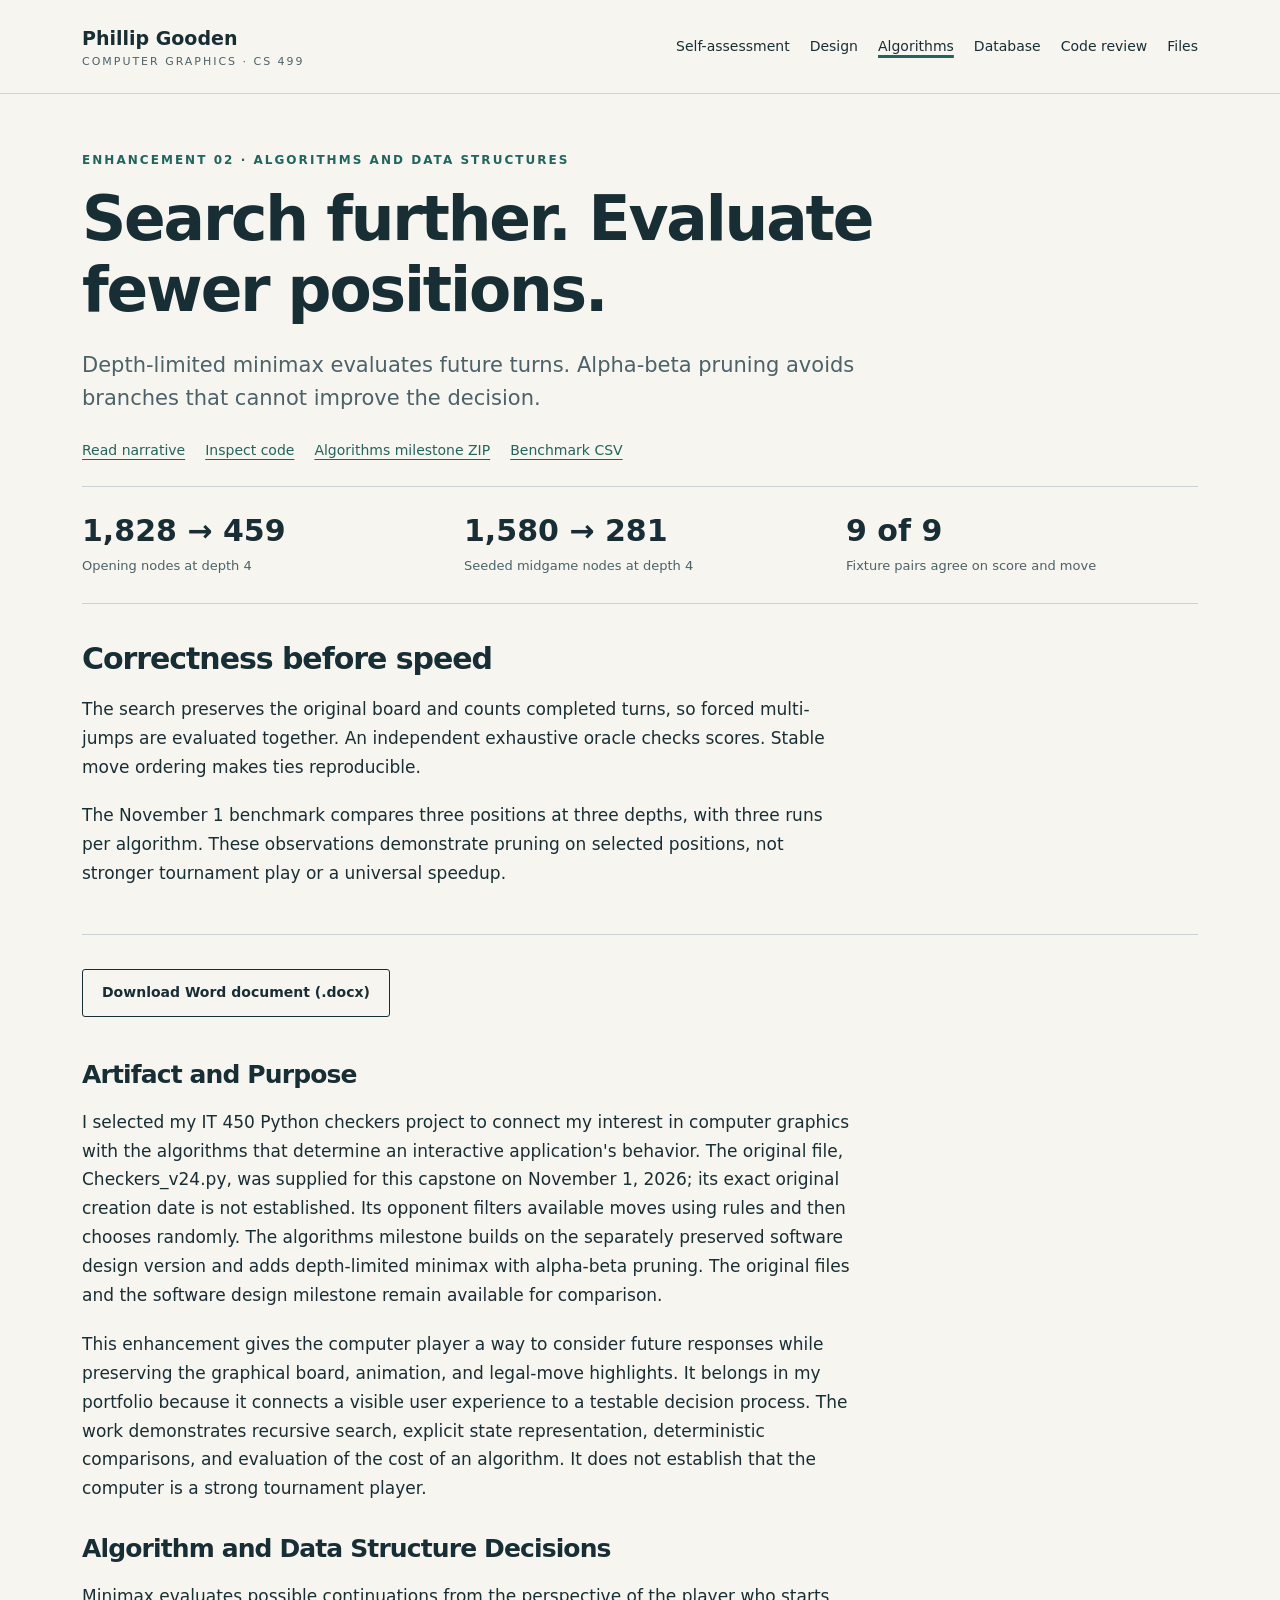
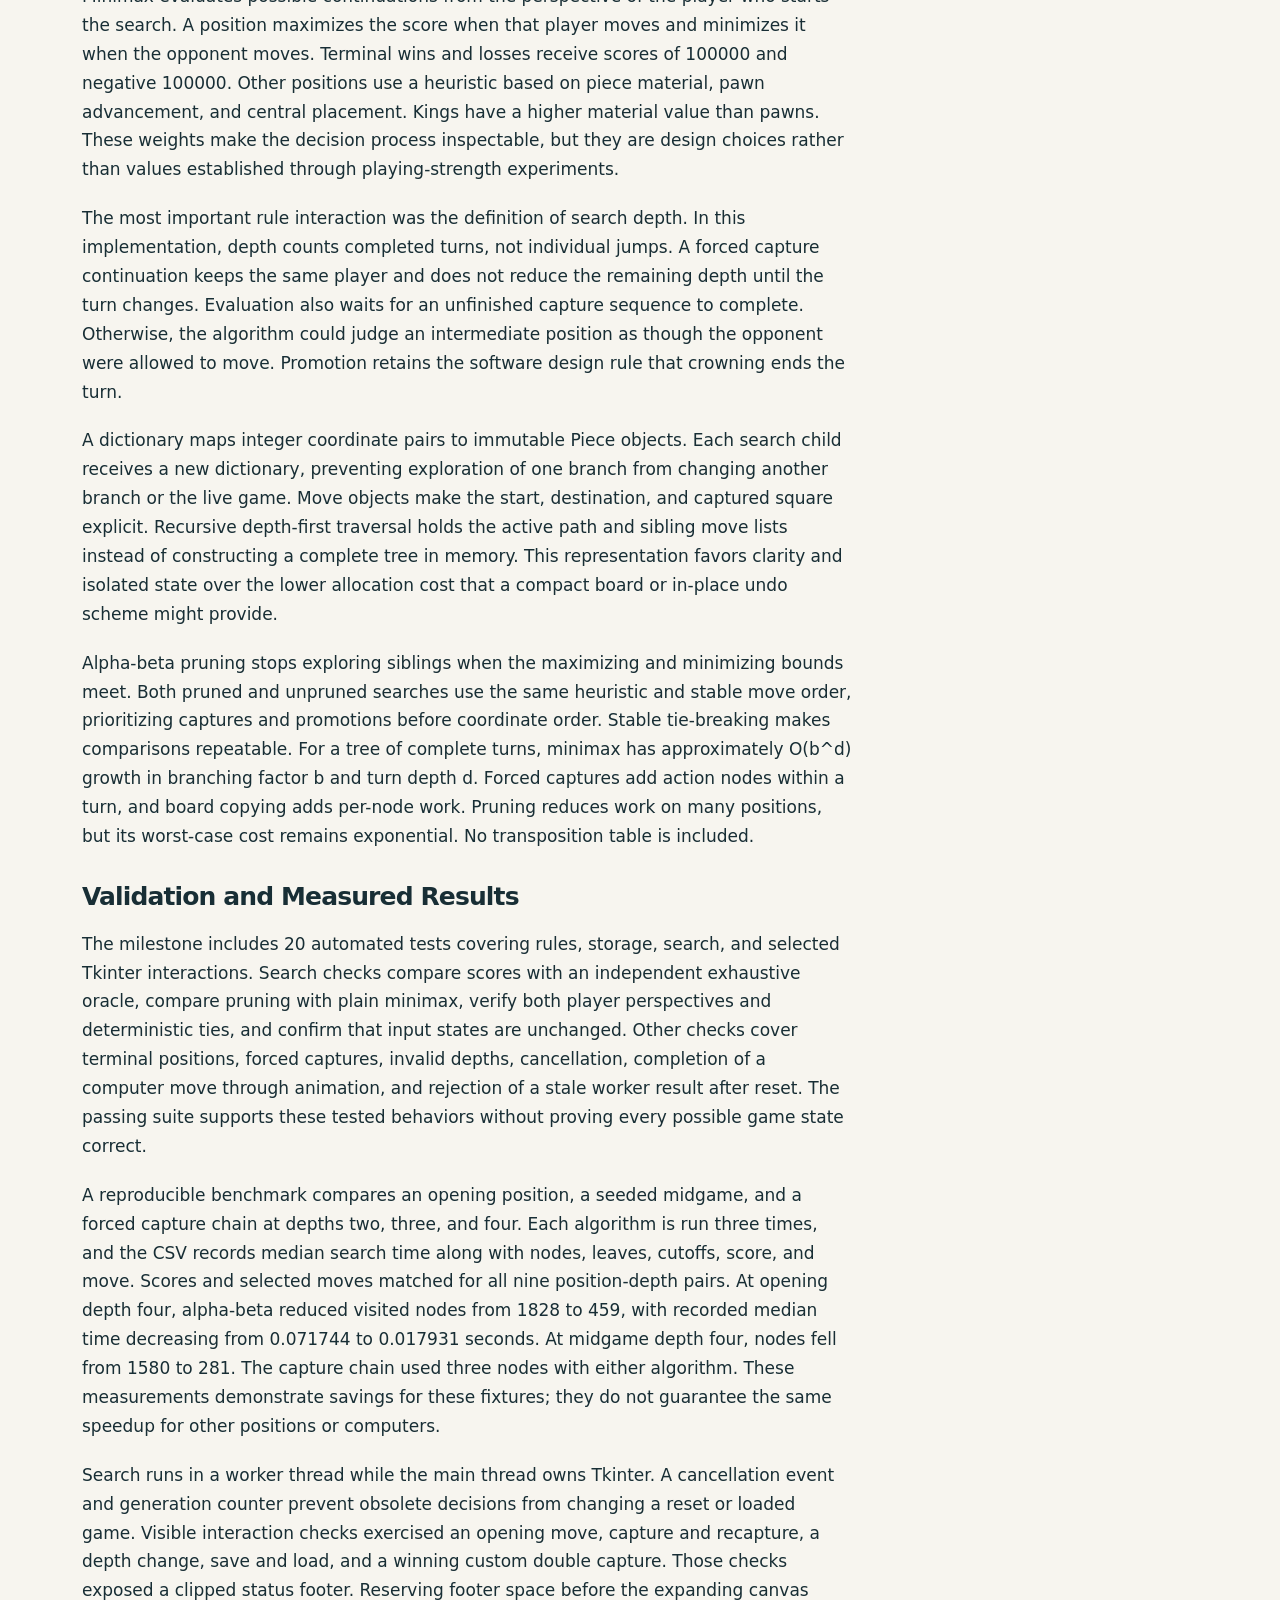
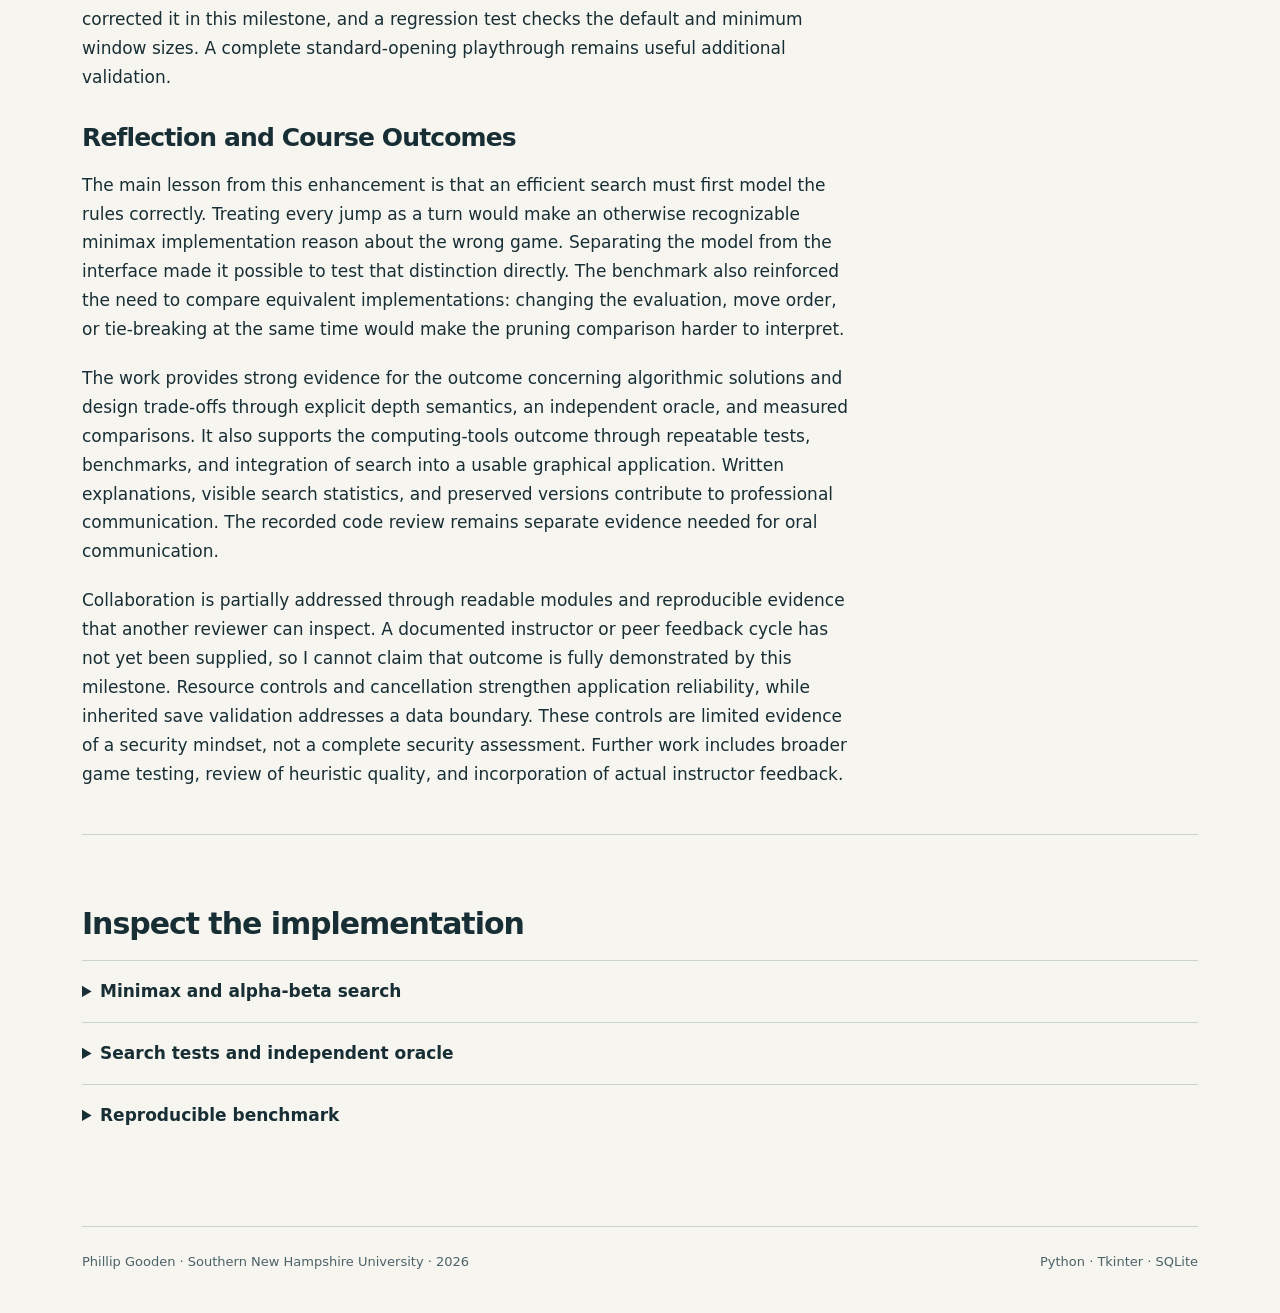
==== algorithms.html @ ed084299 "Publish CS499 computer graphics portfolio" ====
<!doctype html>
<html lang="en"><head><meta charset="utf-8"><meta name="viewport" content="width=device-width,initial-scale=1"><meta name="description" content="Phillip Gooden’s computer graphics capstone: graphical checkers, minimax search, and database persistence."><title>Algorithms and data structures | Phillip Gooden</title><link rel="stylesheet" href="styles.css"></head><body><a class="skip" href="#main">Skip to content</a><header><div class="header-inner"><a class="brand" href="index.html">Phillip Gooden<span>Computer graphics · CS 499</span></a><nav aria-label="Main navigation"><a href="index.html">Self-assessment</a><a href="software.html">Design</a><a href="algorithms.html" aria-current="page">Algorithms</a><a href="database.html">Database</a><a href="review.html">Code review</a><a href="downloads.html">Files</a></nav></div></header><main id="main"><p class="eyebrow">Enhancement 02 · Algorithms and data structures</p><h1>Search further. Evaluate fewer positions.</h1><p class="lede">Depth-limited minimax evaluates future turns. Alpha-beta pruning avoids branches that cannot improve the decision.</p><div class="toc"><a href="#narrative">Read narrative</a><a href="#source">Inspect code</a><a href="milestones-algorithms.zip">Algorithms milestone ZIP</a><a href="artifacts/milestones/algorithms/benchmarks/search_results.csv">Benchmark CSV</a></div><div class="metrics"><div><strong>1,828 → 459</strong><span>Opening nodes at depth 4</span></div><div><strong>1,580 → 281</strong><span>Seeded midgame nodes at depth 4</span></div><div><strong>9 of 9</strong><span>Fixture pairs agree on score and move</span></div></div><div class="reading"><h2>Correctness before speed</h2><p>The search preserves the original board and counts completed turns, so forced multi-jumps are evaluated together. An independent exhaustive oracle checks scores. Stable move ordering makes ties reproducible.</p><p>The November 1 benchmark compares three positions at three depths, with three runs per algorithm. These observations demonstrate pruning on selected positions, not stronger tournament play or a universal speedup.</p></div><section id="narrative" class="section-rule"><a class="button secondary" href="documents/Algorithms_and_Data_Structures_Enhancement_Narrative.docx">Download Word document (.docx)</a><article class="doc-body"><h2>Artifact and Purpose</h2><p>I selected my IT 450 Python checkers project to connect my interest in computer graphics with the algorithms that determine an interactive application's behavior. The original file, Checkers_v24.py, was supplied for this capstone on November 1, 2026; its exact original creation date is not established. Its opponent filters available moves using rules and then chooses randomly. The algorithms milestone builds on the separately preserved software design version and adds depth-limited minimax with alpha-beta pruning. The original files and the software design milestone remain available for comparison.</p><p>This enhancement gives the computer player a way to consider future responses while preserving the graphical board, animation, and legal-move highlights. It belongs in my portfolio because it connects a visible user experience to a testable decision process. The work demonstrates recursive search, explicit state representation, deterministic comparisons, and evaluation of the cost of an algorithm. It does not establish that the computer is a strong tournament player.</p><h2>Algorithm and Data Structure Decisions</h2><p>Minimax evaluates possible continuations from the perspective of the player who starts the search. A position maximizes the score when that player moves and minimizes it when the opponent moves. Terminal wins and losses receive scores of 100000 and negative 100000. Other positions use a heuristic based on piece material, pawn advancement, and central placement. Kings have a higher material value than pawns. These weights make the decision process inspectable, but they are design choices rather than values established through playing-strength experiments.</p><p>The most important rule interaction was the definition of search depth. In this implementation, depth counts completed turns, not individual jumps. A forced capture continuation keeps the same player and does not reduce the remaining depth until the turn changes. Evaluation also waits for an unfinished capture sequence to complete. Otherwise, the algorithm could judge an intermediate position as though the opponent were allowed to move. Promotion retains the software design rule that crowning ends the turn.</p><p>A dictionary maps integer coordinate pairs to immutable Piece objects. Each search child receives a new dictionary, preventing exploration of one branch from changing another branch or the live game. Move objects make the start, destination, and captured square explicit. Recursive depth-first traversal holds the active path and sibling move lists instead of constructing a complete tree in memory. This representation favors clarity and isolated state over the lower allocation cost that a compact board or in-place undo scheme might provide.</p><p>Alpha-beta pruning stops exploring siblings when the maximizing and minimizing bounds meet. Both pruned and unpruned searches use the same heuristic and stable move order, prioritizing captures and promotions before coordinate order. Stable tie-breaking makes comparisons repeatable. For a tree of complete turns, minimax has approximately O(b^d) growth in branching factor b and turn depth d. Forced captures add action nodes within a turn, and board copying adds per-node work. Pruning reduces work on many positions, but its worst-case cost remains exponential. No transposition table is included.</p><h2>Validation and Measured Results</h2><p>The milestone includes 20 automated tests covering rules, storage, search, and selected Tkinter interactions. Search checks compare scores with an independent exhaustive oracle, compare pruning with plain minimax, verify both player perspectives and deterministic ties, and confirm that input states are unchanged. Other checks cover terminal positions, forced captures, invalid depths, cancellation, completion of a computer move through animation, and rejection of a stale worker result after reset. The passing suite supports these tested behaviors without proving every possible game state correct.</p><p>A reproducible benchmark compares an opening position, a seeded midgame, and a forced capture chain at depths two, three, and four. Each algorithm is run three times, and the CSV records median search time along with nodes, leaves, cutoffs, score, and move. Scores and selected moves matched for all nine position-depth pairs. At opening depth four, alpha-beta reduced visited nodes from 1828 to 459, with recorded median time decreasing from 0.071744 to 0.017931 seconds. At midgame depth four, nodes fell from 1580 to 281. The capture chain used three nodes with either algorithm. These measurements demonstrate savings for these fixtures; they do not guarantee the same speedup for other positions or computers.</p><p>Search runs in a worker thread while the main thread owns Tkinter. A cancellation event and generation counter prevent obsolete decisions from changing a reset or loaded game. Visible interaction checks exercised an opening move, capture and recapture, a depth change, save and load, and a winning custom double capture. Those checks exposed a clipped status footer. Reserving footer space before the expanding canvas corrected it in this milestone, and a regression test checks the default and minimum window sizes. A complete standard-opening playthrough remains useful additional validation.</p><h2>Reflection and Course Outcomes</h2><p>The main lesson from this enhancement is that an efficient search must first model the rules correctly. Treating every jump as a turn would make an otherwise recognizable minimax implementation reason about the wrong game. Separating the model from the interface made it possible to test that distinction directly. The benchmark also reinforced the need to compare equivalent implementations: changing the evaluation, move order, or tie-breaking at the same time would make the pruning comparison harder to interpret.</p><p>The work provides strong evidence for the outcome concerning algorithmic solutions and design trade-offs through explicit depth semantics, an independent oracle, and measured comparisons. It also supports the computing-tools outcome through repeatable tests, benchmarks, and integration of search into a usable graphical application. Written explanations, visible search statistics, and preserved versions contribute to professional communication. The recorded code review remains separate evidence needed for oral communication.</p><p>Collaboration is partially addressed through readable modules and reproducible evidence that another reviewer can inspect. A documented instructor or peer feedback cycle has not yet been supplied, so I cannot claim that outcome is fully demonstrated by this milestone. Resource controls and cancellation strengthen application reliability, while inherited save validation addresses a data boundary. These controls are limited evidence of a security mindset, not a complete security assessment. Further work includes broader game testing, review of heuristic quality, and incorporation of actual instructor feedback.</p></article></section><section id="source" class="section-rule"><h2>Inspect the implementation</h2><details><summary>Minimax and alpha-beta search</summary><p><a href="artifacts/milestones/algorithms/checkers/ai.py">Download source file</a></p><pre tabindex="0"><code>"""Minimax with alpha-beta pruning; depth counts completed turns, not jumps."""
from dataclasses import dataclass
from math import inf
from time import perf_counter
from .model import Game, Move

WIN = 100_000

class SearchCancelled(Exception):
    """Cancelled searches never return partial decisions."""

@dataclass
class SearchStats:
    nodes: int = 0
    leaves: int = 0
    cutoffs: int = 0
    elapsed_seconds: float = 0.0

@dataclass
class SearchResult:
    move: Move | None
    score: int
    depth: int
    stats: SearchStats

def evaluate(game, perspective):
    total = 0
    for (x, y), piece in game.board.items():
        value = 175 if piece.king else 100 + 4 * (y if piece.color == 'White' else 7-y)
        value += 3 if 2 &lt;= x &lt;= 5 and 2 &lt;= y &lt;= 5 else 0
        total += value if piece.color == perspective else -value
    return total

def ordered_moves(game, moves):
    """Identical stable order in both searches, including deterministic ties."""
    def key(move):
        piece = game.board[move.start]
        captured = game.board.get(move.captured)
        promotion = not piece.king and move.end[1] == (7 if piece.color == 'White' else 0)
        return (-int(captured is not None), -int(bool(captured and captured.king)),
                -int(promotion), move.start, move.end)
    return sorted(moves, key=key)

def search(game, depth=3, *, pruning=True, cancel=None):
    if type(depth) is not int or not 1 &lt;= depth &lt;= 8:
        raise ValueError('Search depth must be an integer from 1 through 8.')
    started = perf_counter()
    stats = SearchStats()
    perspective = game.turn
    def visit(state, remaining, alpha, beta):
        if cancel is not None and cancel.is_set():
            raise SearchCancelled()
        stats.nodes += 1
        moves = state.legal_moves()
        if state.winner or not moves:
            stats.leaves += 1
            winner = state.winner or ('Black' if state.turn == 'White' else 'White')
            return (WIN if winner == perspective else -WIN), None
        if remaining &lt;= 0 and state.forced is None:
            stats.leaves += 1
            return evaluate(state, perspective), None
        maximizing = state.turn == perspective
        best_score, best_move = (-inf if maximizing else inf), None
        for move in ordered_moves(state, moves):
            # Immutable pieces are shared; mutable board dictionaries are copied.
            child = Game(dict(state.board), state.turn, state.forced, state.winner)
            child.apply(move)
            child_depth = remaining - int(child.turn != state.turn)
            score, _ = visit(child, child_depth, alpha, beta)
            if best_move is None or (score &gt; best_score if maximizing else score &lt; best_score):
                best_score, best_move = score, move
            if maximizing:
                alpha = max(alpha, best_score)
            else:
                beta = min(beta, best_score)
            if pruning and alpha &gt;= beta:
                stats.cutoffs += 1
                break
        return best_score, best_move
    score, move = visit(game, depth, -inf, inf)
    stats.elapsed_seconds = perf_counter() - started
    return SearchResult(move, int(score), depth, stats)

def choose_move(game, rng=None, depth=3):
    """Compatibility entry point; rng is unused because ties are deterministic."""
    return search(game, depth).move
</code></pre></details><details><summary>Search tests and independent oracle</summary><p><a href="artifacts/milestones/algorithms/tests/test_search.py">Download source file</a></p><pre tabindex="0"><code>import unittest
from random import Random
from threading import Event
from checkers.model import Game, Piece, Move
from checkers.ai import search, evaluate, WIN, SearchCancelled


def reference_score(game, depth, perspective):
    """Small independent exhaustive oracle with no alpha/beta or ordering."""
    legal = game.legal_moves()
    if game.winner or not legal:
        winner = game.winner or ('Black' if game.turn == 'White' else 'White')
        return WIN if winner == perspective else -WIN
    if depth &lt;= 0 and game.forced is None:
        return evaluate(game, perspective)
    values = []
    for move in legal:
        child = Game(dict(game.board), game.turn, game.forced, game.winner)
        child.apply(move)
        values.append(reference_score(child, depth-int(child.turn != game.turn), perspective))
    return (max if game.turn == perspective else min)(values)


class SearchTests(unittest.TestCase):
    def test_seeded_positions_match_exhaustive_oracle(self):
        rng = Random(499)
        game = Game.standard()
        for step in range(16):
            if game.winner:
                break
            if step % 2 == 0:
                with self.subTest(step=step, turn=game.turn):
                    before = Game(dict(game.board),game.turn,game.forced,game.winner)
                    result = search(game,2)
                    plain = search(game,2,pruning=False)
                    self.assertEqual(result.score,reference_score(game,2,game.turn))
                    self.assertEqual((result.score,result.move),(plain.score,plain.move))
                    self.assertLessEqual(result.stats.nodes,plain.stats.nodes)
                    self.assertEqual(game,before)
                    child = Game(dict(game.board),game.turn,game.forced)
                    child.apply(result.move)
                    self.assertEqual(result.score,reference_score(child,2-int(child.turn!=game.turn),game.turn))
            game.apply(rng.choice(game.legal_moves()))

    def test_opening_pruning_reduces_nodes(self):
        a,b=search(Game.standard(),3),search(Game.standard(),3,pruning=False)
        self.assertEqual((a.move,a.score),(b.move,b.score))
        self.assertLess(a.stats.nodes,b.stats.nodes)
        self.assertGreater(a.stats.cutoffs,0)

    def test_capture_chain_finishes_at_depth_one(self):
        game=Game({(0,0):Piece('White'),(1,1):Piece('Black'),(3,3):Piece('Black')})
        result=search(game,1)
        self.assertEqual(result.score,WIN)
        self.assertEqual(result.move,Move((0,0),(2,2),(1,1)))
        game.apply(result.move)
        self.assertEqual(search(game,1).move,Move((2,2),(4,4),(3,3)))

    def test_black_capture_win(self):
        game=Game({(4,4):Piece('Black'),(3,3):Piece('White')},turn='Black')
        self.assertEqual(search(game,1).score,WIN)

    def test_terminal_and_blocked(self):
        game=Game({(0,0):Piece('White')},turn='Black')
        self.assertEqual(search(game,2).score,-WIN)
        self.assertIsNone(search(game,2).move)
        game.winner='Black'
        self.assertEqual(search(game,2).score,WIN)

    def test_cancellation_and_depth_validation(self):
        event=Event(); event.set()
        with self.assertRaises(SearchCancelled):
            search(Game.standard(),4,cancel=event)
        for depth in [0,-1,9,True,1.5]:
            with self.assertRaises(ValueError): search(Game.standard(),depth)

    def test_deterministic_ties(self):
        game=Game.standard()
        self.assertEqual(search(game,2).move,search(game,2).move)


if __name__=='__main__': unittest.main()
</code></pre></details><details><summary>Reproducible benchmark</summary><p><a href="artifacts/milestones/algorithms/benchmark_search.py">Download source file</a></p><pre tabindex="0"><code>"""Reproducible fixed-position comparison; results are not a strength tournament."""
import argparse
import csv
import platform
from pathlib import Path
from random import Random
from statistics import median
from checkers.model import Game, Piece
from checkers.ai import search


def positions():
    game=Game.standard()
    rng=Random(499)
    for _ in range(18):
        if game.winner: break
        game.apply(rng.choice(game.legal_moves()))
    return {'opening':Game.standard(),'seeded_midgame':game,
            'capture_chain':Game({(0,0):Piece('White'),(1,1):Piece('Black'),(3,3):Piece('Black')})}


def main():
    parser=argparse.ArgumentParser(description=__doc__)
    parser.add_argument('--output',default='benchmarks/search_results.csv')
    parser.add_argument('--repeats',type=int,default=3)
    args=parser.parse_args()
    if args.repeats&lt;1: parser.error('repeats must be positive')
    rows=[]
    for name,game in positions().items():
        for depth in (2,3,4):
            pair=[]
            for pruning in (False,True):
                runs=[search(game,depth,pruning=pruning) for _ in range(args.repeats)]
                result=runs[0]
                pair.append(result)
                rows.append(dict(position=name,depth=depth,algorithm='alpha_beta' if pruning else 'minimax',
                                 score=result.score,move=str(result.move),nodes=result.stats.nodes,
                                 leaves=result.stats.leaves,cutoffs=result.stats.cutoffs,
                                 median_seconds=round(median(r.stats.elapsed_seconds for r in runs),6),
                                 repeats=args.repeats,python=platform.python_version(),platform=platform.platform()))
            assert (pair[0].score,pair[0].move)==(pair[1].score,pair[1].move)
            print(f'{name} depth {depth}: {pair[0].stats.nodes} -&gt; {pair[1].stats.nodes} nodes; scores/moves agree')
    path=Path(args.output); path.parent.mkdir(parents=True,exist_ok=True)
    with path.open('w',newline='',encoding='utf-8') as stream:
        writer=csv.DictWriter(stream,fieldnames=list(rows[0])); writer.writeheader(); writer.writerows(rows)
    print(path)


if __name__=='__main__': main()
</code></pre></details></section></main><footer><span>Phillip Gooden · Southern New Hampshire University · 2026</span><span>Python · Tkinter · SQLite</span></footer></body></html>
---- styles.css ----
:root{--ink:#182e35;--paper:#f7f5ef;--muted:#4b6269;--line:#c8d3d2;--accent:#21655e;--gold:#eab653}*{box-sizing:border-box}html{scroll-behavior:smooth}body{margin:0;background:var(--paper);color:var(--ink);font:17px/1.7 system-ui,-apple-system,"Segoe UI",sans-serif}a{color:var(--accent);text-underline-offset:4px}a:hover{text-decoration-thickness:2px}a:focus-visible,summary:focus-visible{outline:3px solid #b26909;outline-offset:5px}.skip{position:absolute;top:-90px;left:20px;background:white;padding:10px;z-index:20}.skip:focus{top:10px}header{border-bottom:1px solid var(--line)}.header-inner{max-width:1180px;margin:auto;padding:22px 32px;display:flex;justify-content:space-between;gap:24px;align-items:center}.brand{text-decoration:none;font-size:19px;font-weight:750;color:var(--ink)}.brand span{display:block;font:11px/1.5 system-ui;letter-spacing:.18em;text-transform:uppercase;color:var(--muted)}nav{display:flex;gap:12px 20px;flex-wrap:wrap;font-size:14px}nav a{text-decoration:none;color:var(--ink)}nav a[aria-current=page]{text-decoration:underline;text-decoration-color:var(--accent);text-decoration-thickness:3px}main{max-width:1180px;margin:auto;padding:56px 32px 80px}.eyebrow{font-size:12px;letter-spacing:.17em;text-transform:uppercase;font-weight:750;color:var(--accent);margin:0 0 14px}h1,h2,h3{line-height:1.15;letter-spacing:-.035em}h1{font-size:clamp(34px,4.8vw,62px);font-weight:650;max-width:920px;margin:0 0 24px}h2{font-size:30px;margin:38px 0 18px}h3{font-size:22px;margin:26px 0 12px}p{margin:0 0 20px}.lede{font-size:21px;line-height:1.55;max-width:780px;color:var(--muted)}.hero{display:grid;grid-template-columns:1.4fr 1fr;gap:60px;align-items:center;margin-bottom:50px}.hero h1{font-size:clamp(34px,4.6vw,57px)}.board{width:100%;height:auto;display:block}.figure-label{font-size:12px;color:var(--muted);margin-top:10px;line-height:1.5}figure{margin:0}.button{display:inline-block;background:var(--ink);color:white;text-decoration:none;padding:11px 19px;font-size:14px;font-weight:600;margin:0 12px 12px 0;border-radius:3px}.button.secondary{background:transparent;color:var(--ink);border:1px solid var(--ink)}.reading{max-width:770px}.section-rule{border-top:1px solid var(--line);padding-top:34px;margin-top:46px}.section-label{font-size:12px;font-weight:700;color:var(--muted);text-transform:uppercase;letter-spacing:.15em}.milestone{display:grid;grid-template-columns:70px 1fr auto;gap:20px;align-items:start;padding:28px 0;border-bottom:1px solid var(--line)}.milestone h3{margin:0 0 8px}.milestone p{max-width:680px;margin:0}.number{font-size:32px;color:var(--accent);font-weight:300}.milestone>a{margin-top:6px}.metrics{display:grid;grid-template-columns:repeat(3,1fr);gap:30px;padding:24px 0;margin:20px 0;border-top:1px solid var(--line);border-bottom:1px solid var(--line)}.metrics strong{display:block;font-size:30px;line-height:1.3}.metrics span{font-size:13px;color:var(--muted)}.note{border-left:3px solid var(--accent);padding-left:18px;color:var(--muted);font-size:15px}.status{font-size:13px;color:var(--muted)}details{border-top:1px solid var(--line);padding:16px 0}summary{cursor:pointer;font-weight:650}pre{overflow:auto;padding:20px;background:#e9eeeb;font:13px/1.6 Consolas,monospace;tab-size:4;border-radius:3px;max-height:560px}code{font-family:Consolas,monospace}table{width:100%;border-collapse:collapse;margin:24px 0;font-size:15px}th,td{text-align:left;padding:12px;border-bottom:1px solid var(--line);vertical-align:top}th{background:#e9eeeb}ul,ol{padding-left:24px}li{margin-bottom:8px}.toc{display:flex;flex-wrap:wrap;gap:10px 20px;font-size:14px;margin:24px 0}.doc-body{max-width:770px}.doc-body h2{font-size:25px;margin-top:32px}.downloads{display:grid;grid-template-columns:1fr 1fr;gap:0 40px}.downloads a{display:block;padding:14px 0;border-bottom:1px solid var(--line)}footer{border-top:1px solid var(--line);max-width:1116px;margin:auto;padding:24px 0 40px;font-size:13px;color:var(--muted);display:flex;justify-content:space-between;gap:24px}.schema{display:flex;gap:24px;align-items:center;flex-wrap:wrap;background:#e9eeeb;padding:24px}.schema code{white-space:pre-line}.table-wrap{overflow:auto}@media(max-width:760px){.header-inner{display:block;padding:20px}nav{margin-top:18px;gap:12px 18px}.hero{grid-template-columns:1fr;gap:30px}.hero figure{max-width:360px}.milestone{grid-template-columns:40px 1fr;gap:14px}.milestone>a{grid-column:2}.metrics{gap:16px}.metrics strong{font-size:23px}main{padding:32px 20px 60px}.downloads{grid-template-columns:1fr}footer{margin:0 20px;display:block}.lede{font-size:19px}.table-wrap{max-width:calc(100vw - 40px)}}@media(prefers-reduced-motion:reduce){html{scroll-behavior:auto}}@media print{header,footer,.button,.toc{display:none}main{padding:0}body{font-size:11pt;background:white}details{display:none}.hero{display:block}.hero figure{display:none}}
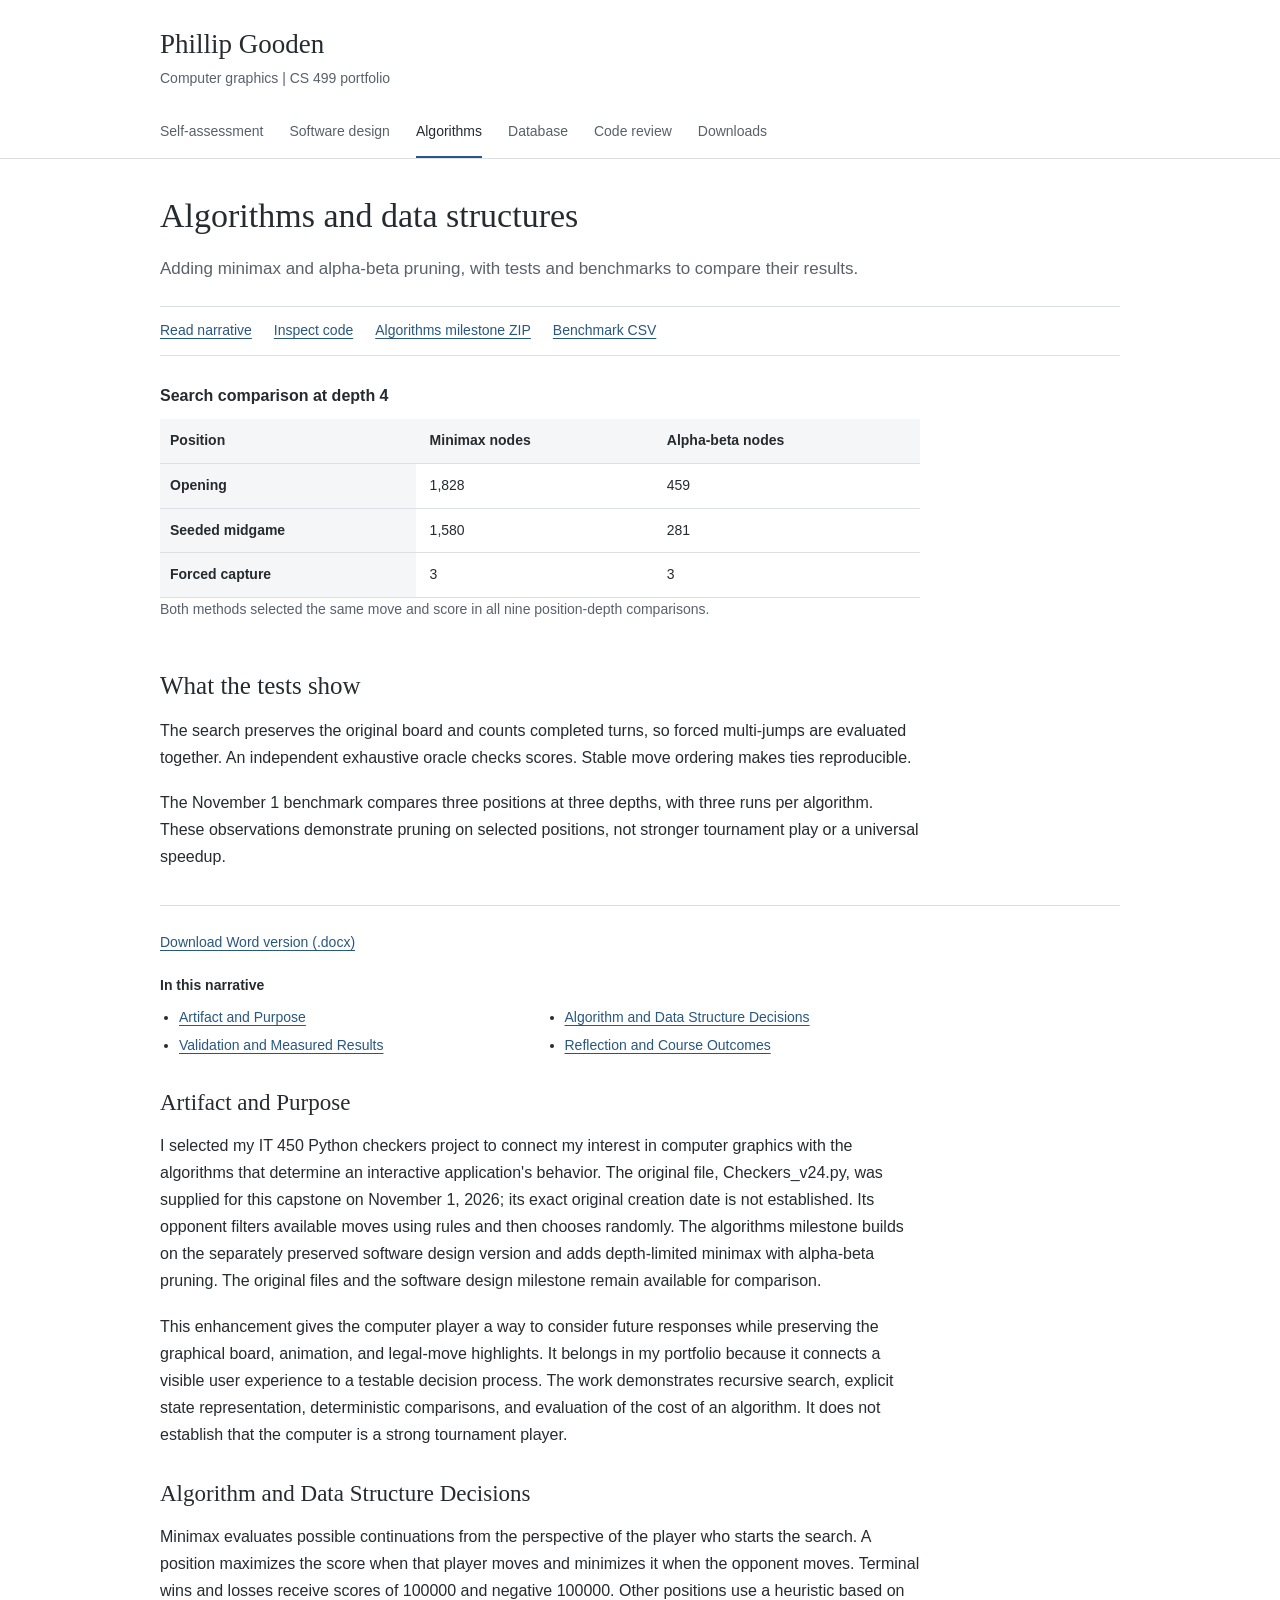
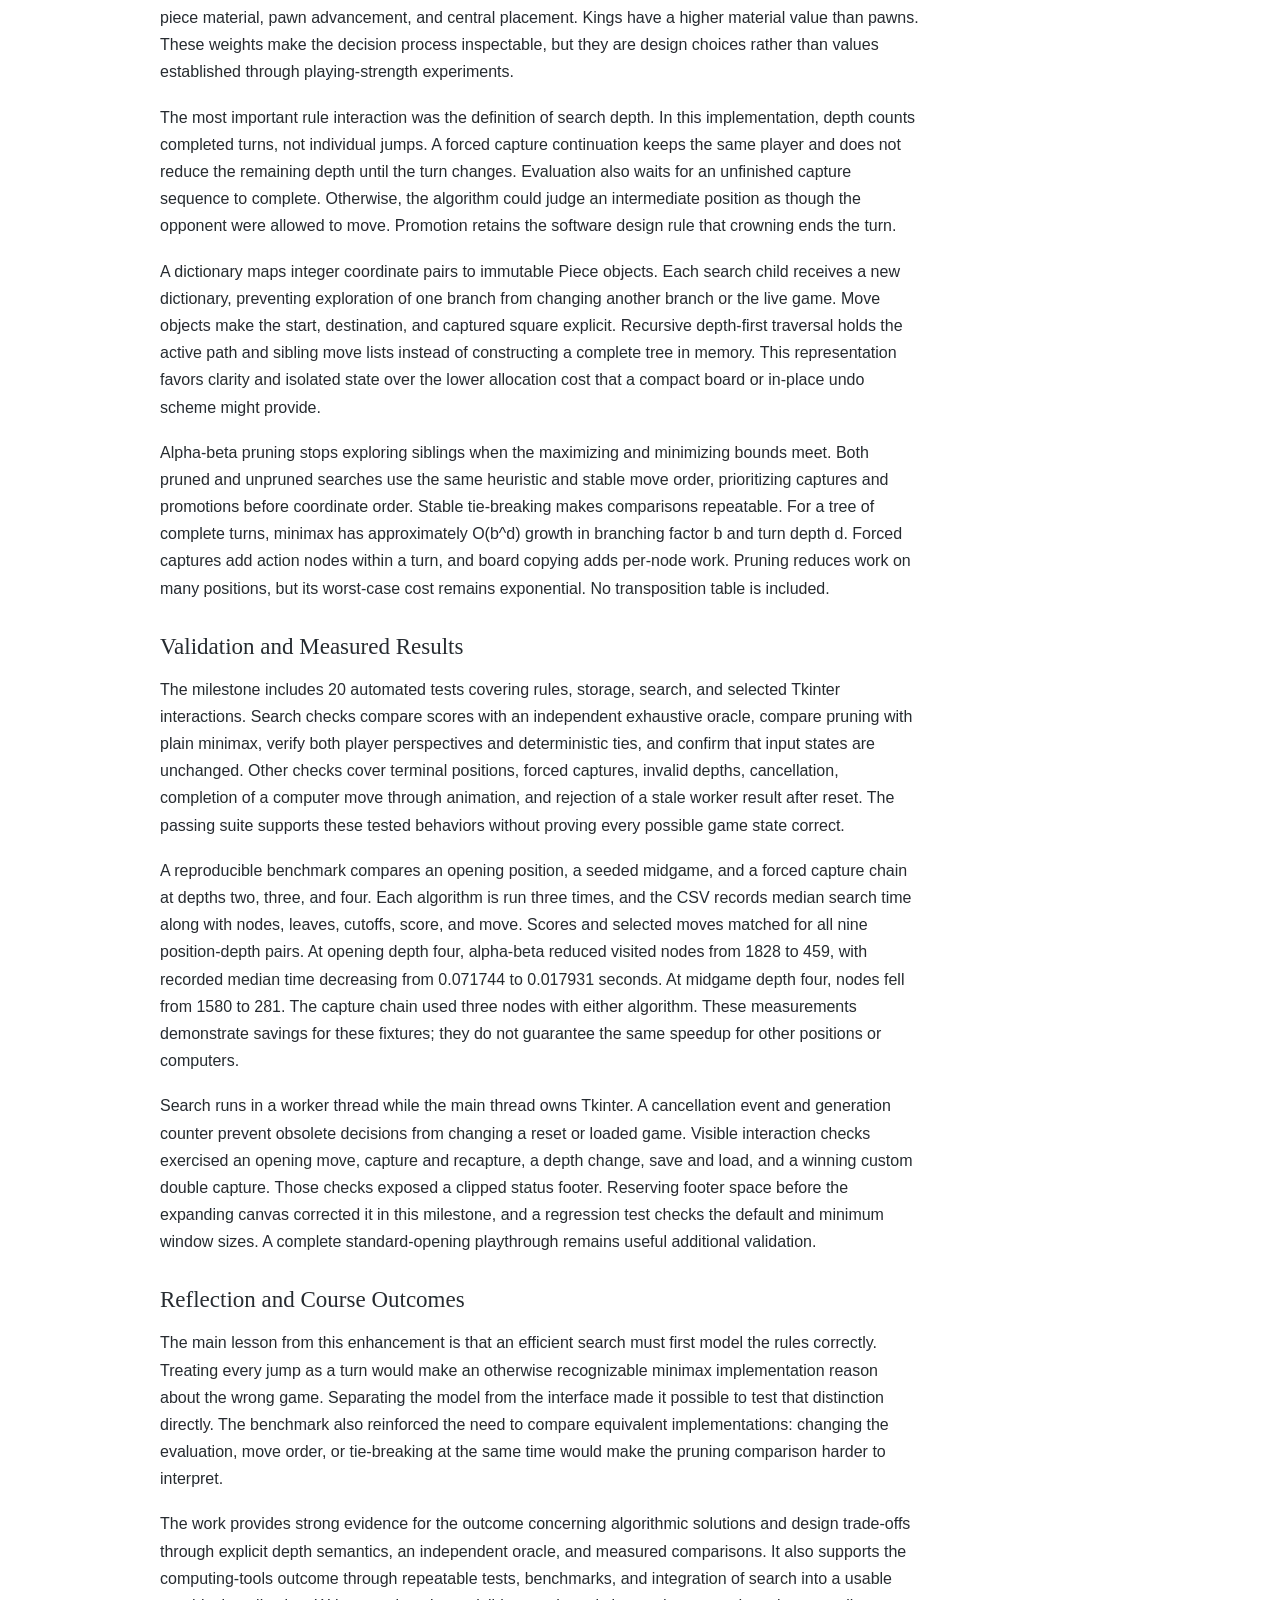
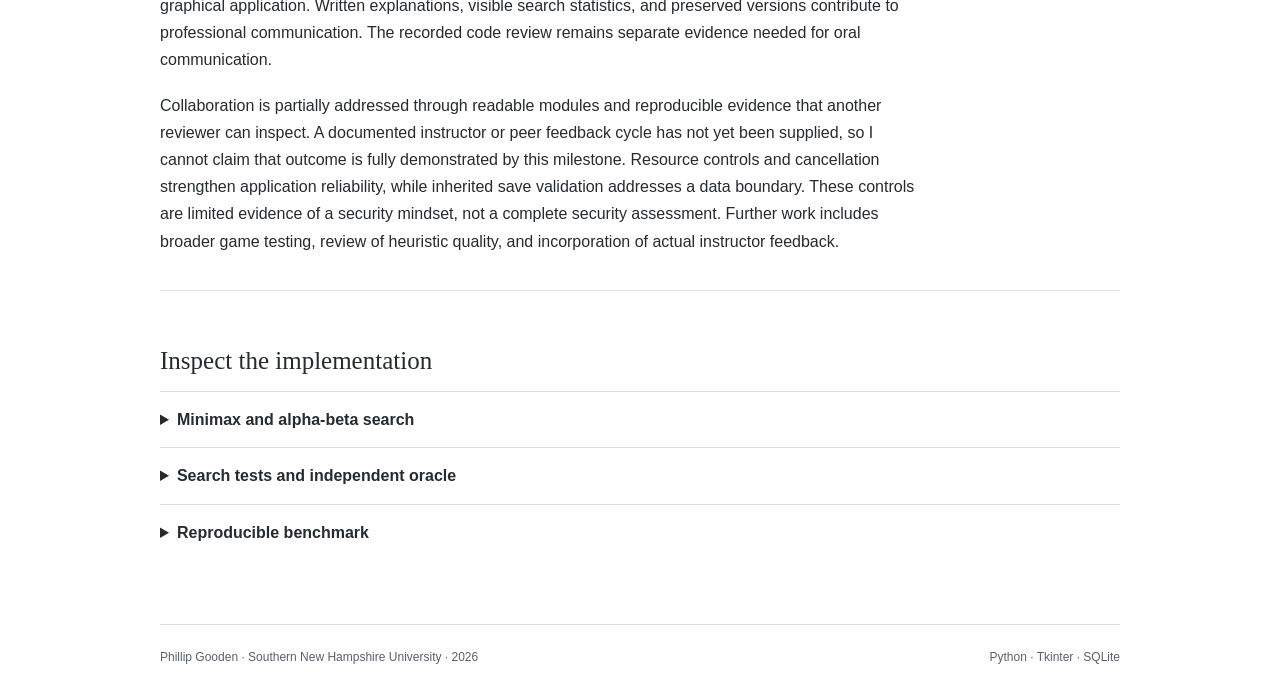
==== commit 5ca2bc66: "Simplify portfolio layout, headings, and navigation" ====
--- a/algorithms.html
+++ b/algorithms.html
@@ -1,5 +1,5 @@
 <!doctype html>
-<html lang="en"><head><meta charset="utf-8"><meta name="viewport" content="width=device-width,initial-scale=1"><meta name="description" content="Phillip Gooden’s computer graphics capstone: graphical checkers, minimax search, and database persistence."><title>Algorithms and data structures | Phillip Gooden</title><link rel="stylesheet" href="styles.css"></head><body><a class="skip" href="#main">Skip to content</a><header><div class="header-inner"><a class="brand" href="index.html">Phillip Gooden<span>Computer graphics · CS 499</span></a><nav aria-label="Main navigation"><a href="index.html">Self-assessment</a><a href="software.html">Design</a><a href="algorithms.html" aria-current="page">Algorithms</a><a href="database.html">Database</a><a href="review.html">Code review</a><a href="downloads.html">Files</a></nav></div></header><main id="main"><p class="eyebrow">Enhancement 02 · Algorithms and data structures</p><h1>Search further. Evaluate fewer positions.</h1><p class="lede">Depth-limited minimax evaluates future turns. Alpha-beta pruning avoids branches that cannot improve the decision.</p><div class="toc"><a href="#narrative">Read narrative</a><a href="#source">Inspect code</a><a href="milestones-algorithms.zip">Algorithms milestone ZIP</a><a href="artifacts/milestones/algorithms/benchmarks/search_results.csv">Benchmark CSV</a></div><div class="metrics"><div><strong>1,828 → 459</strong><span>Opening nodes at depth 4</span></div><div><strong>1,580 → 281</strong><span>Seeded midgame nodes at depth 4</span></div><div><strong>9 of 9</strong><span>Fixture pairs agree on score and move</span></div></div><div class="reading"><h2>Correctness before speed</h2><p>The search preserves the original board and counts completed turns, so forced multi-jumps are evaluated together. An independent exhaustive oracle checks scores. Stable move ordering makes ties reproducible.</p><p>The November 1 benchmark compares three positions at three depths, with three runs per algorithm. These observations demonstrate pruning on selected positions, not stronger tournament play or a universal speedup.</p></div><section id="narrative" class="section-rule"><a class="button secondary" href="documents/Algorithms_and_Data_Structures_Enhancement_Narrative.docx">Download Word document (.docx)</a><article class="doc-body"><h2>Artifact and Purpose</h2><p>I selected my IT 450 Python checkers project to connect my interest in computer graphics with the algorithms that determine an interactive application's behavior. The original file, Checkers_v24.py, was supplied for this capstone on November 1, 2026; its exact original creation date is not established. Its opponent filters available moves using rules and then chooses randomly. The algorithms milestone builds on the separately preserved software design version and adds depth-limited minimax with alpha-beta pruning. The original files and the software design milestone remain available for comparison.</p><p>This enhancement gives the computer player a way to consider future responses while preserving the graphical board, animation, and legal-move highlights. It belongs in my portfolio because it connects a visible user experience to a testable decision process. The work demonstrates recursive search, explicit state representation, deterministic comparisons, and evaluation of the cost of an algorithm. It does not establish that the computer is a strong tournament player.</p><h2>Algorithm and Data Structure Decisions</h2><p>Minimax evaluates possible continuations from the perspective of the player who starts the search. A position maximizes the score when that player moves and minimizes it when the opponent moves. Terminal wins and losses receive scores of 100000 and negative 100000. Other positions use a heuristic based on piece material, pawn advancement, and central placement. Kings have a higher material value than pawns. These weights make the decision process inspectable, but they are design choices rather than values established through playing-strength experiments.</p><p>The most important rule interaction was the definition of search depth. In this implementation, depth counts completed turns, not individual jumps. A forced capture continuation keeps the same player and does not reduce the remaining depth until the turn changes. Evaluation also waits for an unfinished capture sequence to complete. Otherwise, the algorithm could judge an intermediate position as though the opponent were allowed to move. Promotion retains the software design rule that crowning ends the turn.</p><p>A dictionary maps integer coordinate pairs to immutable Piece objects. Each search child receives a new dictionary, preventing exploration of one branch from changing another branch or the live game. Move objects make the start, destination, and captured square explicit. Recursive depth-first traversal holds the active path and sibling move lists instead of constructing a complete tree in memory. This representation favors clarity and isolated state over the lower allocation cost that a compact board or in-place undo scheme might provide.</p><p>Alpha-beta pruning stops exploring siblings when the maximizing and minimizing bounds meet. Both pruned and unpruned searches use the same heuristic and stable move order, prioritizing captures and promotions before coordinate order. Stable tie-breaking makes comparisons repeatable. For a tree of complete turns, minimax has approximately O(b^d) growth in branching factor b and turn depth d. Forced captures add action nodes within a turn, and board copying adds per-node work. Pruning reduces work on many positions, but its worst-case cost remains exponential. No transposition table is included.</p><h2>Validation and Measured Results</h2><p>The milestone includes 20 automated tests covering rules, storage, search, and selected Tkinter interactions. Search checks compare scores with an independent exhaustive oracle, compare pruning with plain minimax, verify both player perspectives and deterministic ties, and confirm that input states are unchanged. Other checks cover terminal positions, forced captures, invalid depths, cancellation, completion of a computer move through animation, and rejection of a stale worker result after reset. The passing suite supports these tested behaviors without proving every possible game state correct.</p><p>A reproducible benchmark compares an opening position, a seeded midgame, and a forced capture chain at depths two, three, and four. Each algorithm is run three times, and the CSV records median search time along with nodes, leaves, cutoffs, score, and move. Scores and selected moves matched for all nine position-depth pairs. At opening depth four, alpha-beta reduced visited nodes from 1828 to 459, with recorded median time decreasing from 0.071744 to 0.017931 seconds. At midgame depth four, nodes fell from 1580 to 281. The capture chain used three nodes with either algorithm. These measurements demonstrate savings for these fixtures; they do not guarantee the same speedup for other positions or computers.</p><p>Search runs in a worker thread while the main thread owns Tkinter. A cancellation event and generation counter prevent obsolete decisions from changing a reset or loaded game. Visible interaction checks exercised an opening move, capture and recapture, a depth change, save and load, and a winning custom double capture. Those checks exposed a clipped status footer. Reserving footer space before the expanding canvas corrected it in this milestone, and a regression test checks the default and minimum window sizes. A complete standard-opening playthrough remains useful additional validation.</p><h2>Reflection and Course Outcomes</h2><p>The main lesson from this enhancement is that an efficient search must first model the rules correctly. Treating every jump as a turn would make an otherwise recognizable minimax implementation reason about the wrong game. Separating the model from the interface made it possible to test that distinction directly. The benchmark also reinforced the need to compare equivalent implementations: changing the evaluation, move order, or tie-breaking at the same time would make the pruning comparison harder to interpret.</p><p>The work provides strong evidence for the outcome concerning algorithmic solutions and design trade-offs through explicit depth semantics, an independent oracle, and measured comparisons. It also supports the computing-tools outcome through repeatable tests, benchmarks, and integration of search into a usable graphical application. Written explanations, visible search statistics, and preserved versions contribute to professional communication. The recorded code review remains separate evidence needed for oral communication.</p><p>Collaboration is partially addressed through readable modules and reproducible evidence that another reviewer can inspect. A documented instructor or peer feedback cycle has not yet been supplied, so I cannot claim that outcome is fully demonstrated by this milestone. Resource controls and cancellation strengthen application reliability, while inherited save validation addresses a data boundary. These controls are limited evidence of a security mindset, not a complete security assessment. Further work includes broader game testing, review of heuristic quality, and incorporation of actual instructor feedback.</p></article></section><section id="source" class="section-rule"><h2>Inspect the implementation</h2><details><summary>Minimax and alpha-beta search</summary><p><a href="artifacts/milestones/algorithms/checkers/ai.py">Download source file</a></p><pre tabindex="0"><code>"""Minimax with alpha-beta pruning; depth counts completed turns, not jumps."""
+<html lang="en"><head><meta charset="utf-8"><meta name="viewport" content="width=device-width,initial-scale=1"><meta name="description" content="Phillip Gooden’s computer graphics capstone: graphical checkers, minimax search, and database persistence."><title>Algorithms and data structures | Phillip Gooden</title><link rel="stylesheet" href="styles.css?v=2"></head><body><a class="skip" href="#main">Skip to content</a><header><div class="header-inner"><a class="brand" href="index.html">Phillip Gooden<span>Computer graphics | CS 499 portfolio</span></a><nav aria-label="Main navigation"><a href="index.html">Self-assessment</a><a href="software.html">Software design</a><a href="algorithms.html" aria-current="page">Algorithms</a><a href="database.html">Database</a><a href="review.html">Code review</a><a href="downloads.html">Downloads</a></nav></div></header><main id="main"><h1>Algorithms and data structures</h1><p class="lede">Adding minimax and alpha-beta pruning, with tests and benchmarks to compare their results.</p><div class="toc"><a href="#narrative">Read narrative</a><a href="#source">Inspect code</a><a href="milestones-algorithms.zip">Algorithms milestone ZIP</a><a href="artifacts/milestones/algorithms/benchmarks/search_results.csv">Benchmark CSV</a></div><div class="table-wrap"><table><caption>Search comparison at depth 4</caption><thead><tr><th scope="col">Position</th><th scope="col">Minimax nodes</th><th scope="col">Alpha-beta nodes</th></tr></thead><tbody><tr><th scope="row">Opening</th><td>1,828</td><td>459</td></tr><tr><th scope="row">Seeded midgame</th><td>1,580</td><td>281</td></tr><tr><th scope="row">Forced capture</th><td>3</td><td>3</td></tr></tbody></table><p class="note">Both methods selected the same move and score in all nine position-depth comparisons.</p></div><div class="reading"><h2>What the tests show</h2><p>The search preserves the original board and counts completed turns, so forced multi-jumps are evaluated together. An independent exhaustive oracle checks scores. Stable move ordering makes ties reproducible.</p><p>The November 1 benchmark compares three positions at three depths, with three runs per algorithm. These observations demonstrate pruning on selected positions, not stronger tournament play or a universal speedup.</p></div><section id="narrative" class="section-rule"><a class="button secondary" href="documents/Algorithms_and_Data_Structures_Enhancement_Narrative.docx">Download Word version (.docx)</a><div class="section-index"><strong>In this narrative</strong><ul><li><a href="#section-1">Artifact and Purpose</a></li><li><a href="#section-2">Algorithm and Data Structure Decisions</a></li><li><a href="#section-3">Validation and Measured Results</a></li><li><a href="#section-4">Reflection and Course Outcomes</a></li></ul></div><article class="doc-body"><h2 id="section-1">Artifact and Purpose</h2><p>I selected my IT 450 Python checkers project to connect my interest in computer graphics with the algorithms that determine an interactive application's behavior. The original file, Checkers_v24.py, was supplied for this capstone on November 1, 2026; its exact original creation date is not established. Its opponent filters available moves using rules and then chooses randomly. The algorithms milestone builds on the separately preserved software design version and adds depth-limited minimax with alpha-beta pruning. The original files and the software design milestone remain available for comparison.</p><p>This enhancement gives the computer player a way to consider future responses while preserving the graphical board, animation, and legal-move highlights. It belongs in my portfolio because it connects a visible user experience to a testable decision process. The work demonstrates recursive search, explicit state representation, deterministic comparisons, and evaluation of the cost of an algorithm. It does not establish that the computer is a strong tournament player.</p><h2 id="section-2">Algorithm and Data Structure Decisions</h2><p>Minimax evaluates possible continuations from the perspective of the player who starts the search. A position maximizes the score when that player moves and minimizes it when the opponent moves. Terminal wins and losses receive scores of 100000 and negative 100000. Other positions use a heuristic based on piece material, pawn advancement, and central placement. Kings have a higher material value than pawns. These weights make the decision process inspectable, but they are design choices rather than values established through playing-strength experiments.</p><p>The most important rule interaction was the definition of search depth. In this implementation, depth counts completed turns, not individual jumps. A forced capture continuation keeps the same player and does not reduce the remaining depth until the turn changes. Evaluation also waits for an unfinished capture sequence to complete. Otherwise, the algorithm could judge an intermediate position as though the opponent were allowed to move. Promotion retains the software design rule that crowning ends the turn.</p><p>A dictionary maps integer coordinate pairs to immutable Piece objects. Each search child receives a new dictionary, preventing exploration of one branch from changing another branch or the live game. Move objects make the start, destination, and captured square explicit. Recursive depth-first traversal holds the active path and sibling move lists instead of constructing a complete tree in memory. This representation favors clarity and isolated state over the lower allocation cost that a compact board or in-place undo scheme might provide.</p><p>Alpha-beta pruning stops exploring siblings when the maximizing and minimizing bounds meet. Both pruned and unpruned searches use the same heuristic and stable move order, prioritizing captures and promotions before coordinate order. Stable tie-breaking makes comparisons repeatable. For a tree of complete turns, minimax has approximately O(b^d) growth in branching factor b and turn depth d. Forced captures add action nodes within a turn, and board copying adds per-node work. Pruning reduces work on many positions, but its worst-case cost remains exponential. No transposition table is included.</p><h2 id="section-3">Validation and Measured Results</h2><p>The milestone includes 20 automated tests covering rules, storage, search, and selected Tkinter interactions. Search checks compare scores with an independent exhaustive oracle, compare pruning with plain minimax, verify both player perspectives and deterministic ties, and confirm that input states are unchanged. Other checks cover terminal positions, forced captures, invalid depths, cancellation, completion of a computer move through animation, and rejection of a stale worker result after reset. The passing suite supports these tested behaviors without proving every possible game state correct.</p><p>A reproducible benchmark compares an opening position, a seeded midgame, and a forced capture chain at depths two, three, and four. Each algorithm is run three times, and the CSV records median search time along with nodes, leaves, cutoffs, score, and move. Scores and selected moves matched for all nine position-depth pairs. At opening depth four, alpha-beta reduced visited nodes from 1828 to 459, with recorded median time decreasing from 0.071744 to 0.017931 seconds. At midgame depth four, nodes fell from 1580 to 281. The capture chain used three nodes with either algorithm. These measurements demonstrate savings for these fixtures; they do not guarantee the same speedup for other positions or computers.</p><p>Search runs in a worker thread while the main thread owns Tkinter. A cancellation event and generation counter prevent obsolete decisions from changing a reset or loaded game. Visible interaction checks exercised an opening move, capture and recapture, a depth change, save and load, and a winning custom double capture. Those checks exposed a clipped status footer. Reserving footer space before the expanding canvas corrected it in this milestone, and a regression test checks the default and minimum window sizes. A complete standard-opening playthrough remains useful additional validation.</p><h2 id="section-4">Reflection and Course Outcomes</h2><p>The main lesson from this enhancement is that an efficient search must first model the rules correctly. Treating every jump as a turn would make an otherwise recognizable minimax implementation reason about the wrong game. Separating the model from the interface made it possible to test that distinction directly. The benchmark also reinforced the need to compare equivalent implementations: changing the evaluation, move order, or tie-breaking at the same time would make the pruning comparison harder to interpret.</p><p>The work provides strong evidence for the outcome concerning algorithmic solutions and design trade-offs through explicit depth semantics, an independent oracle, and measured comparisons. It also supports the computing-tools outcome through repeatable tests, benchmarks, and integration of search into a usable graphical application. Written explanations, visible search statistics, and preserved versions contribute to professional communication. The recorded code review remains separate evidence needed for oral communication.</p><p>Collaboration is partially addressed through readable modules and reproducible evidence that another reviewer can inspect. A documented instructor or peer feedback cycle has not yet been supplied, so I cannot claim that outcome is fully demonstrated by this milestone. Resource controls and cancellation strengthen application reliability, while inherited save validation addresses a data boundary. These controls are limited evidence of a security mindset, not a complete security assessment. Further work includes broader game testing, review of heuristic quality, and incorporation of actual instructor feedback.</p></article></section><section id="source" class="section-rule"><h2>Inspect the implementation</h2><details><summary>Minimax and alpha-beta search</summary><p><a href="artifacts/milestones/algorithms/checkers/ai.py">Download source file</a></p><pre tabindex="0"><code>"""Minimax with alpha-beta pruning; depth counts completed turns, not jumps."""
 from dataclasses import dataclass
 from math import inf
 from time import perf_counter
--- a/styles.css
+++ b/styles.css
@@ -1 +1,16 @@
-:root{--ink:#182e35;--paper:#f7f5ef;--muted:#4b6269;--line:#c8d3d2;--accent:#21655e;--gold:#eab653}*{box-sizing:border-box}html{scroll-behavior:smooth}body{margin:0;background:var(--paper);color:var(--ink);font:17px/1.7 system-ui,-apple-system,"Segoe UI",sans-serif}a{color:var(--accent);text-underline-offset:4px}a:hover{text-decoration-thickness:2px}a:focus-visible,summary:focus-visible{outline:3px solid #b26909;outline-offset:5px}.skip{position:absolute;top:-90px;left:20px;background:white;padding:10px;z-index:20}.skip:focus{top:10px}header{border-bottom:1px solid var(--line)}.header-inner{max-width:1180px;margin:auto;padding:22px 32px;display:flex;justify-content:space-between;gap:24px;align-items:center}.brand{text-decoration:none;font-size:19px;font-weight:750;color:var(--ink)}.brand span{display:block;font:11px/1.5 system-ui;letter-spacing:.18em;text-transform:uppercase;color:var(--muted)}nav{display:flex;gap:12px 20px;flex-wrap:wrap;font-size:14px}nav a{text-decoration:none;color:var(--ink)}nav a[aria-current=page]{text-decoration:underline;text-decoration-color:var(--accent);text-decoration-thickness:3px}main{max-width:1180px;margin:auto;padding:56px 32px 80px}.eyebrow{font-size:12px;letter-spacing:.17em;text-transform:uppercase;font-weight:750;color:var(--accent);margin:0 0 14px}h1,h2,h3{line-height:1.15;letter-spacing:-.035em}h1{font-size:clamp(34px,4.8vw,62px);font-weight:650;max-width:920px;margin:0 0 24px}h2{font-size:30px;margin:38px 0 18px}h3{font-size:22px;margin:26px 0 12px}p{margin:0 0 20px}.lede{font-size:21px;line-height:1.55;max-width:780px;color:var(--muted)}.hero{display:grid;grid-template-columns:1.4fr 1fr;gap:60px;align-items:center;margin-bottom:50px}.hero h1{font-size:clamp(34px,4.6vw,57px)}.board{width:100%;height:auto;display:block}.figure-label{font-size:12px;color:var(--muted);margin-top:10px;line-height:1.5}figure{margin:0}.button{display:inline-block;background:var(--ink);color:white;text-decoration:none;padding:11px 19px;font-size:14px;font-weight:600;margin:0 12px 12px 0;border-radius:3px}.button.secondary{background:transparent;color:var(--ink);border:1px solid var(--ink)}.reading{max-width:770px}.section-rule{border-top:1px solid var(--line);padding-top:34px;margin-top:46px}.section-label{font-size:12px;font-weight:700;color:var(--muted);text-transform:uppercase;letter-spacing:.15em}.milestone{display:grid;grid-template-columns:70px 1fr auto;gap:20px;align-items:start;padding:28px 0;border-bottom:1px solid var(--line)}.milestone h3{margin:0 0 8px}.milestone p{max-width:680px;margin:0}.number{font-size:32px;color:var(--accent);font-weight:300}.milestone>a{margin-top:6px}.metrics{display:grid;grid-template-columns:repeat(3,1fr);gap:30px;padding:24px 0;margin:20px 0;border-top:1px solid var(--line);border-bottom:1px solid var(--line)}.metrics strong{display:block;font-size:30px;line-height:1.3}.metrics span{font-size:13px;color:var(--muted)}.note{border-left:3px solid var(--accent);padding-left:18px;color:var(--muted);font-size:15px}.status{font-size:13px;color:var(--muted)}details{border-top:1px solid var(--line);padding:16px 0}summary{cursor:pointer;font-weight:650}pre{overflow:auto;padding:20px;background:#e9eeeb;font:13px/1.6 Consolas,monospace;tab-size:4;border-radius:3px;max-height:560px}code{font-family:Consolas,monospace}table{width:100%;border-collapse:collapse;margin:24px 0;font-size:15px}th,td{text-align:left;padding:12px;border-bottom:1px solid var(--line);vertical-align:top}th{background:#e9eeeb}ul,ol{padding-left:24px}li{margin-bottom:8px}.toc{display:flex;flex-wrap:wrap;gap:10px 20px;font-size:14px;margin:24px 0}.doc-body{max-width:770px}.doc-body h2{font-size:25px;margin-top:32px}.downloads{display:grid;grid-template-columns:1fr 1fr;gap:0 40px}.downloads a{display:block;padding:14px 0;border-bottom:1px solid var(--line)}footer{border-top:1px solid var(--line);max-width:1116px;margin:auto;padding:24px 0 40px;font-size:13px;color:var(--muted);display:flex;justify-content:space-between;gap:24px}.schema{display:flex;gap:24px;align-items:center;flex-wrap:wrap;background:#e9eeeb;padding:24px}.schema code{white-space:pre-line}.table-wrap{overflow:auto}@media(max-width:760px){.header-inner{display:block;padding:20px}nav{margin-top:18px;gap:12px 18px}.hero{grid-template-columns:1fr;gap:30px}.hero figure{max-width:360px}.milestone{grid-template-columns:40px 1fr;gap:14px}.milestone>a{grid-column:2}.metrics{gap:16px}.metrics strong{font-size:23px}main{padding:32px 20px 60px}.downloads{grid-template-columns:1fr}footer{margin:0 20px;display:block}.lede{font-size:19px}.table-wrap{max-width:calc(100vw - 40px)}}@media(prefers-reduced-motion:reduce){html{scroll-behavior:auto}}@media print{header,footer,.button,.toc{display:none}main{padding:0}body{font-size:11pt;background:white}details{display:none}.hero{display:block}.hero figure{display:none}}
+:root{--text:#262b30;--muted:#59616b;--line:#dce0e4;--link:#285780}
+*{box-sizing:border-box}html{scroll-behavior:smooth}body{margin:0;background:#fff;color:var(--text);font:16px/1.7 -apple-system,BlinkMacSystemFont,"Segoe UI",sans-serif}
+a{color:var(--link);text-underline-offset:3px}a:hover{color:#122f49;text-decoration-thickness:2px}a:focus-visible,summary:focus-visible,pre:focus-visible{outline:2px solid var(--link);outline-offset:4px}
+.skip{position:absolute;top:-80px;left:20px;padding:10px;background:white;z-index:10}.skip:focus{top:8px}
+header{border-bottom:1px solid var(--line)}.header-inner{max-width:1020px;margin:auto;padding:28px 30px 0}.brand{color:var(--text);text-decoration:none;font:27px/1.2 Georgia,serif}.brand span{display:block;margin-top:7px;color:var(--muted);font:14px/1.5 -apple-system,BlinkMacSystemFont,"Segoe UI",sans-serif}
+nav{display:flex;flex-wrap:wrap;gap:5px 26px;margin-top:22px;font-size:14px}nav a{display:inline-block;color:var(--muted);padding:9px 0 12px;border-bottom:2px solid transparent;text-decoration:none}nav a:hover{color:var(--text)}nav a[aria-current="page"]{color:var(--text);border-bottom-color:var(--link)}
+main{max-width:1020px;padding:35px 30px 64px;margin:auto}h1,h2{font-family:Georgia,"Times New Roman",serif;font-weight:normal;line-height:1.3}h1{font-size:34px;margin:0 0 17px}h2{font-size:25px;margin:32px 0 14px}h3{font-size:18px;line-height:1.4;margin:22px 0 9px;font-weight:600}p{margin:0 0 18px}
+.lede{font-size:17px;max-width:760px;color:var(--muted)}.eyebrow,.section-label{color:var(--muted);font-size:13px;margin:0 0 8px}.reading,.doc-body{max-width:760px}.doc-body h2{margin-top:30px;font-size:23px}.section-rule{border-top:1px solid var(--line);margin-top:35px;padding-top:22px}#assessment{border:0;margin-top:0;padding-top:0}.button{display:inline-block;font-size:14px;margin:0 20px 15px 0}.note{color:var(--muted);font-size:14px;max-width:760px;margin-bottom:16px}.status{font-size:14px;color:var(--muted)}
+.toc{display:flex;flex-wrap:wrap;gap:6px 22px;font-size:14px;margin:22px 0 26px;padding:12px 0;border-block:1px solid var(--line)}.section-index{margin:4px 0 27px;max-width:760px;font-size:14px}.section-index strong{font-weight:600}.section-index ul{display:grid;grid-template-columns:1fr 1fr;gap:4px 30px;margin:8px 0 0;padding-left:19px}.section-index li{margin:0}
+.milestone{display:grid;grid-template-columns:1fr 160px;gap:24px;padding:19px 0;border-bottom:1px solid var(--line)}.milestone h3{margin:0 0 7px}.milestone p{max-width:680px;margin:0;font-size:15px}.milestone>a{margin-top:3px;font-size:14px}
+details{padding:14px 0;border-top:1px solid var(--line)}summary{cursor:pointer;font-weight:600}details p{margin:12px 0;font-size:14px}pre{overflow:auto;max-height:520px;padding:18px;background:#f5f6f7;border:1px solid #e5e8eb;font:13px/1.6 Consolas,monospace;tab-size:4}code{font-family:Consolas,monospace}
+.table-wrap{overflow-x:auto;max-width:760px;margin:24px 0}table{border-collapse:collapse;width:100%;font-size:14px}caption{text-align:left;font-size:16px;margin-bottom:10px;font-weight:600}th,td{padding:10px 14px;text-align:left;border-bottom:1px solid var(--line);vertical-align:top}th{background:#f5f6f7;font-weight:600}th:first-child,td:first-child{padding-left:10px}ul,ol{padding-left:22px}li{margin-bottom:6px}.downloads{max-width:760px}.downloads a{display:block;margin:0;padding:11px 0;border-bottom:1px solid var(--line);font-size:15px}
+footer{display:flex;justify-content:space-between;gap:24px;max-width:960px;margin:auto;padding:22px 0 32px;border-top:1px solid var(--line);font-size:12px;color:var(--muted)}
+@media(max-width:640px){.header-inner{padding:23px 20px 0}nav{gap:2px 20px;margin-top:17px}nav a{padding:7px 0}main{padding:28px 20px 45px}h1{font-size:29px}h2{font-size:23px}.section-index ul{grid-template-columns:1fr}.milestone{grid-template-columns:1fr;gap:9px}.milestone>a{margin:0}footer{display:block;margin:0 20px}footer span{display:block;margin-bottom:5px}}
+@media(prefers-reduced-motion:reduce){html{scroll-behavior:auto}}
+@media print{header,footer,.toc,.section-index,.button,details{display:none}main{padding:0}body{font-size:11pt}}
